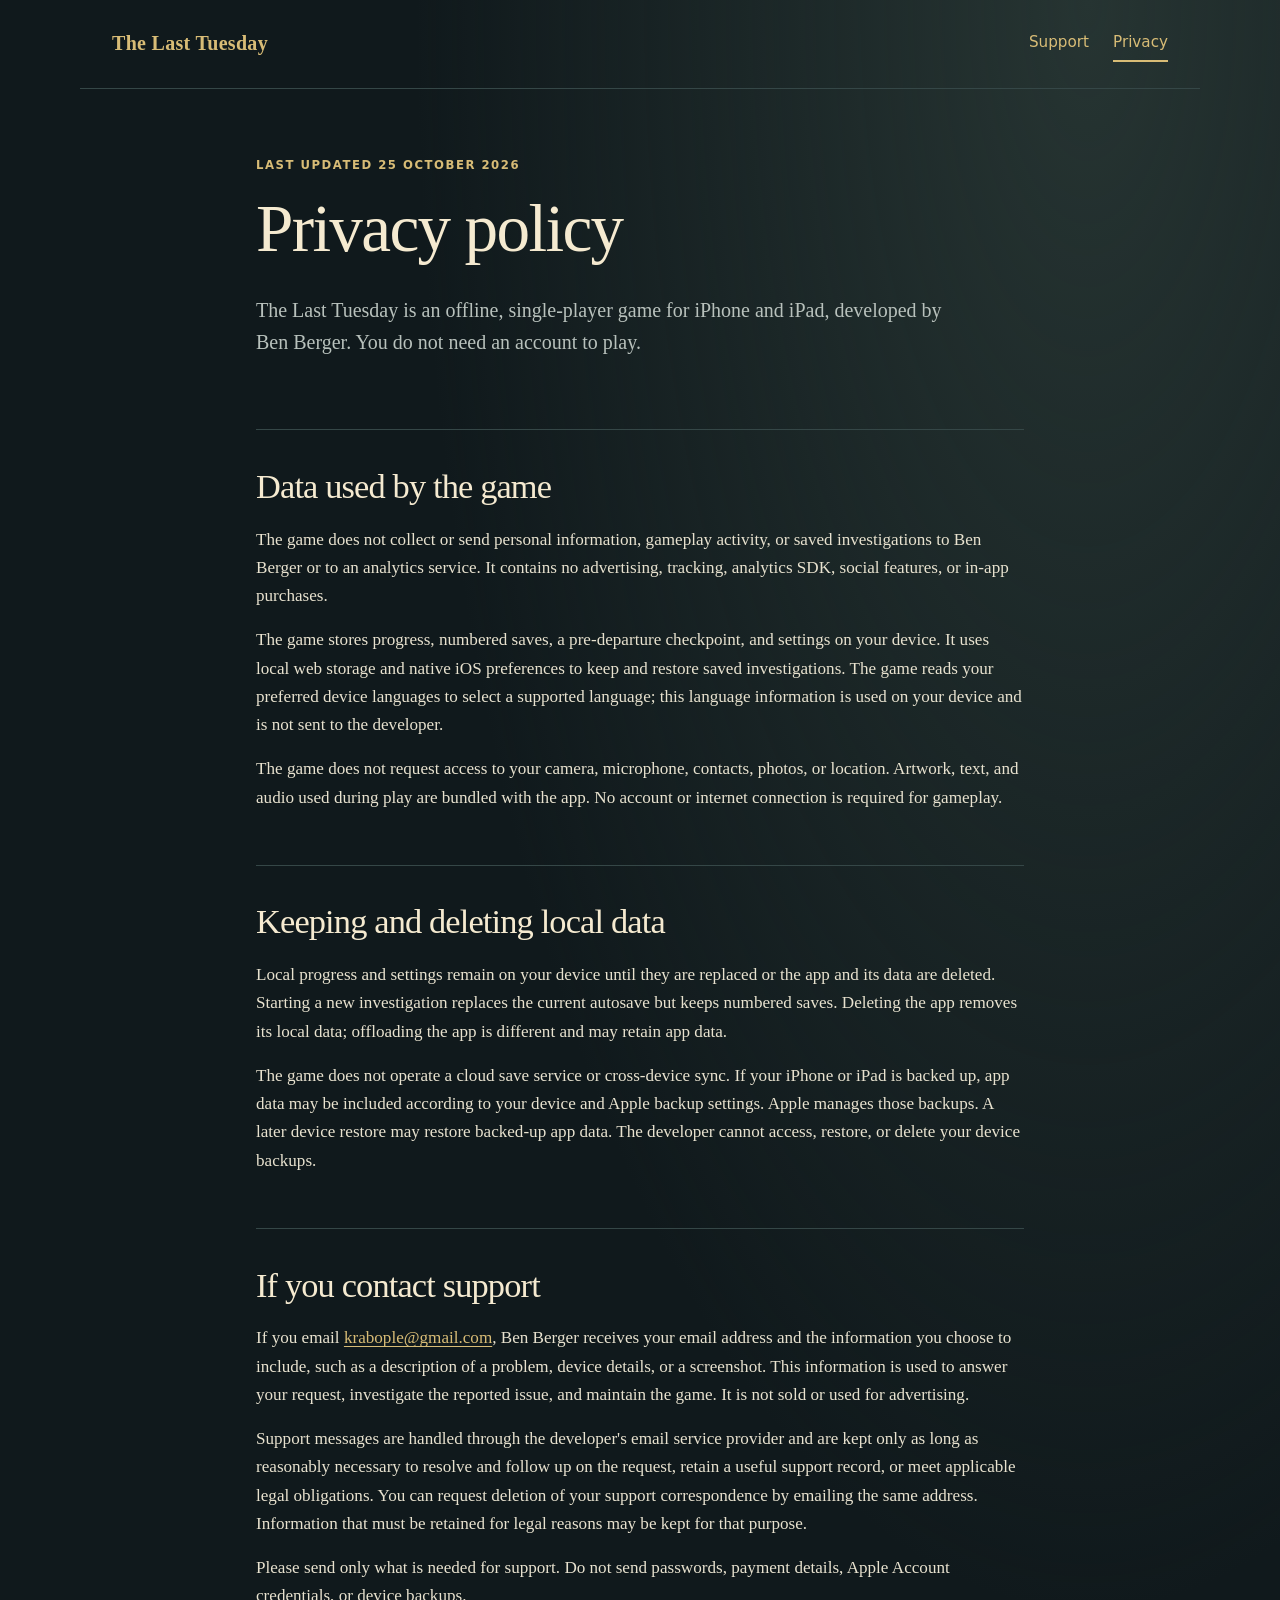
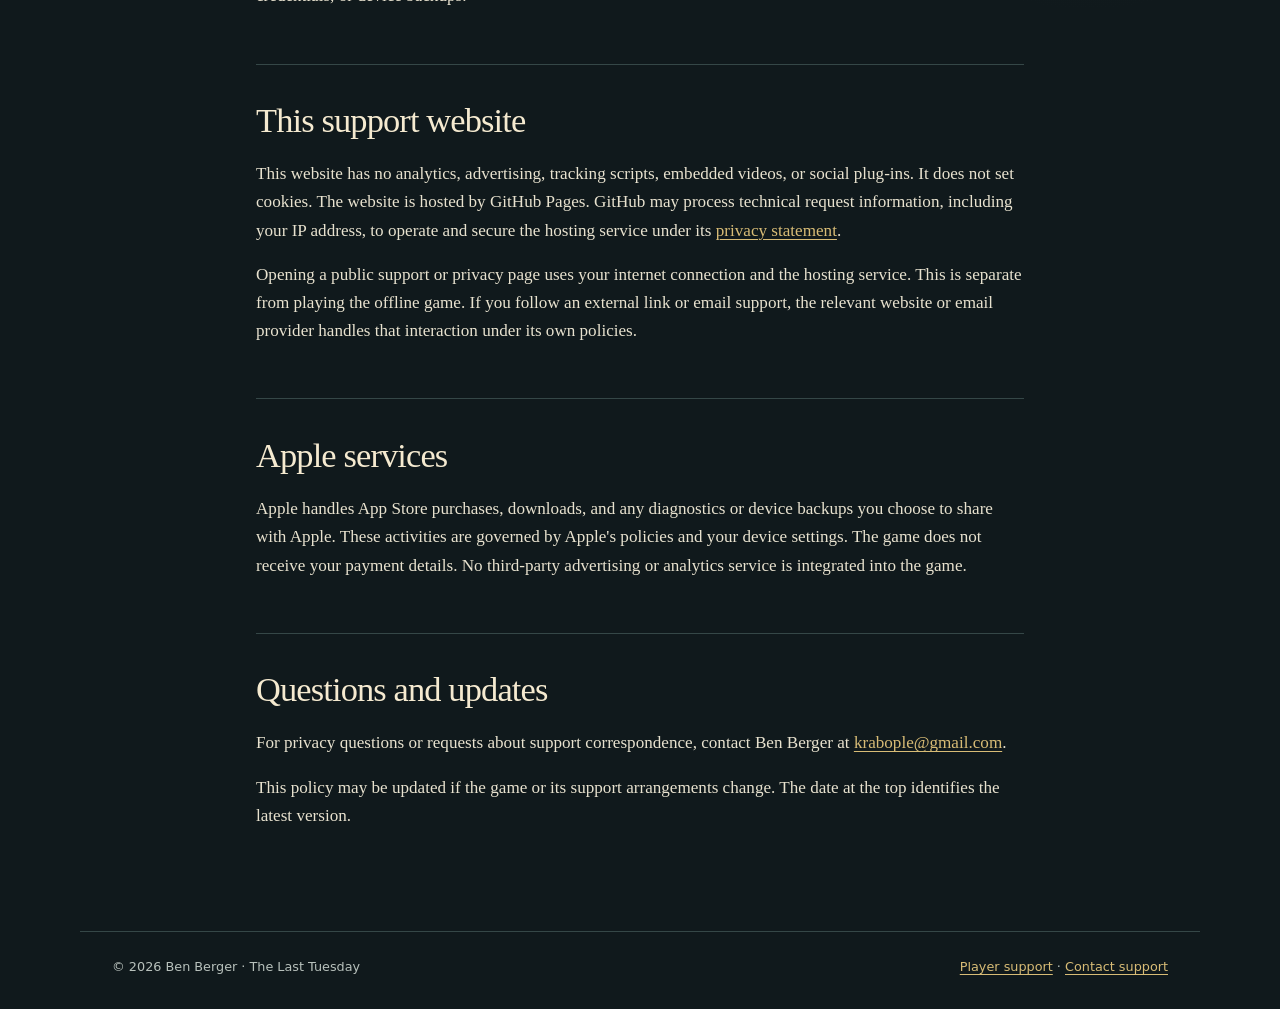
==== privacy.html @ 6f0f7642 "Publish The Last Tuesday support and privacy pages" ====
<!doctype html>
<html lang="en">
<head>
  <meta charset="utf-8">
  <meta name="viewport" content="width=device-width, initial-scale=1">
  <meta name="description" content="Privacy policy for The Last Tuesday for iPhone and iPad.">
  <meta name="color-scheme" content="dark">
  <title>The Last Tuesday — Privacy policy</title>
  <link rel="stylesheet" href="style.css">
</head>
<body>
  <a class="skip" href="#main">Skip to content</a>
  <header class="site-header">
    <a class="brand" href="index.html">The Last Tuesday</a>
    <nav aria-label="Main navigation"><a href="index.html">Support</a><a href="privacy.html" aria-current="page">Privacy</a></nav>
  </header>
  <main id="main">
    <section class="intro">
      <p class="eyebrow">Last updated 25 October 2026</p>
      <h1>Privacy policy</h1>
      <p class="lead">The Last Tuesday is an offline, single-player game for iPhone and iPad, developed by Ben Berger. You do not need an account to play.</p>
    </section>

    <section aria-labelledby="game-data">
      <h2 id="game-data">Data used by the game</h2>
      <p>The game does not collect or send personal information, gameplay activity, or saved investigations to Ben Berger or to an analytics service. It contains no advertising, tracking, analytics SDK, social features, or in-app purchases.</p>
      <p>The game stores progress, numbered saves, a pre-departure checkpoint, and settings on your device. It uses local web storage and native iOS preferences to keep and restore saved investigations. The game reads your preferred device languages to select a supported language; this language information is used on your device and is not sent to the developer.</p>
      <p>The game does not request access to your camera, microphone, contacts, photos, or location. Artwork, text, and audio used during play are bundled with the app. No account or internet connection is required for gameplay.</p>
    </section>

    <section aria-labelledby="retention">
      <h2 id="retention">Keeping and deleting local data</h2>
      <p>Local progress and settings remain on your device until they are replaced or the app and its data are deleted. Starting a new investigation replaces the current autosave but keeps numbered saves. Deleting the app removes its local data; offloading the app is different and may retain app data.</p>
      <p>The game does not operate a cloud save service or cross-device sync. If your iPhone or iPad is backed up, app data may be included according to your device and Apple backup settings. Apple manages those backups. A later device restore may restore backed-up app data. The developer cannot access, restore, or delete your device backups.</p>
    </section>

    <section aria-labelledby="support-email">
      <h2 id="support-email">If you contact support</h2>
      <p>If you email <a href="mailto:krabople@gmail.com">krabople@gmail.com</a>, Ben Berger receives your email address and the information you choose to include, such as a description of a problem, device details, or a screenshot. This information is used to answer your request, investigate the reported issue, and maintain the game. It is not sold or used for advertising.</p>
      <p>Support messages are handled through the developer's email service provider and are kept only as long as reasonably necessary to resolve and follow up on the request, retain a useful support record, or meet applicable legal obligations. You can request deletion of your support correspondence by emailing the same address. Information that must be retained for legal reasons may be kept for that purpose.</p>
      <p>Please send only what is needed for support. Do not send passwords, payment details, Apple Account credentials, or device backups.</p>
    </section>

    <section aria-labelledby="website">
      <h2 id="website">This support website</h2>
      <p>This website has no analytics, advertising, tracking scripts, embedded videos, or social plug-ins. It does not set cookies. The website is hosted by GitHub Pages. GitHub may process technical request information, including your IP address, to operate and secure the hosting service under its <a href="https://docs.github.com/en/site-policy/privacy-policies/github-general-privacy-statement">privacy statement</a>.</p>
      <p>Opening a public support or privacy page uses your internet connection and the hosting service. This is separate from playing the offline game. If you follow an external link or email support, the relevant website or email provider handles that interaction under its own policies.</p>
    </section>

    <section aria-labelledby="apple">
      <h2 id="apple">Apple services</h2>
      <p>Apple handles App Store purchases, downloads, and any diagnostics or device backups you choose to share with Apple. These activities are governed by Apple's policies and your device settings. The game does not receive your payment details. No third-party advertising or analytics service is integrated into the game.</p>
    </section>

    <section aria-labelledby="contact">
      <h2 id="contact">Questions and updates</h2>
      <p>For privacy questions or requests about support correspondence, contact Ben Berger at <a href="mailto:krabople@gmail.com">krabople@gmail.com</a>.</p>
      <p>This policy may be updated if the game or its support arrangements change. The date at the top identifies the latest version.</p>
    </section>
  </main>
  <footer><p>© 2026 Ben Berger · The Last Tuesday</p><p><a href="index.html">Player support</a> · <a href="mailto:krabople@gmail.com">Contact support</a></p></footer>
</body>
</html>
---- style.css ----
:root{color-scheme:dark;font-family:Georgia,'Times New Roman',serif;background:#10191c;color:#e8e2cf;font-synthesis:none;--gold:#d8bc76;--muted:#b8c1bc;--border:#354747;--panel:#18272a}
*{box-sizing:border-box}
body{margin:0;background:radial-gradient(ellipse at 85% 0,#263432 0,transparent 42rem),#10191c;line-height:1.65}
a{color:var(--gold);text-underline-offset:.2em;text-decoration-thickness:1px}
a:hover{color:#fff0be}
a:focus-visible{outline:3px solid var(--gold);outline-offset:5px;border-radius:2px}
.skip{position:absolute;left:1rem;top:-5rem;z-index:2;padding:.5rem 1rem;background:#10191c}
.skip:focus{top:1rem}
.site-header{max-width:70rem;margin:auto;padding:1.6rem 2rem;display:flex;align-items:center;justify-content:space-between;gap:1.5rem;border-bottom:1px solid var(--border)}
.brand{font-size:1.25rem;font-weight:bold;text-decoration:none;letter-spacing:.015em}
nav{display:flex;gap:1.5rem;font-family:system-ui,sans-serif;font-size:.95rem}
nav a{text-decoration:none;padding:.3rem 0}
nav a[aria-current]{border-bottom:2px solid var(--gold)}
main{max-width:52rem;margin:auto;padding:0 2rem 3rem}
section{padding:2.3rem 0;border-top:1px solid var(--border)}
.intro{border-top:0;padding:4.2rem 0 3.4rem}
.eyebrow{font-family:system-ui,sans-serif;font-size:.73rem;font-weight:650;letter-spacing:.13em;text-transform:uppercase;color:var(--gold);margin:0 0 1rem}
h1,h2{font-weight:normal;line-height:1.13;color:#f5ead0;letter-spacing:-.025em}
h1{font-size:clamp(2.5rem,6vw,4.2rem);margin:0 0 1.7rem}
h2{font-size:clamp(1.75rem,4vw,2.15rem);margin:0 0 1.25rem}
p,dd,li{font-size:1.07rem}
p{margin:1rem 0}
.lead{font-size:1.25rem;line-height:1.6;color:var(--muted);max-width:43rem}
.contact{display:inline-block;margin-top:1rem;padding:.75rem 1.2rem;border:1px solid #9f8754;background:#263130;color:#f6e6bb;text-decoration:none;font-family:system-ui,sans-serif;font-size:1rem;border-radius:3px}
.contact span{padding-left:1rem}
.contact-address{font-family:system-ui,sans-serif;font-size:.9rem;margin:.7rem 0 0}
.contact-address a{color:var(--muted)}
.help-list{margin:0}
.help-list>div{display:grid;grid-template-columns:9.5rem 1fr;gap:1.3rem;padding:1.15rem 0;border-bottom:1px solid #2b3b3d}
.help-list>div:last-child{border:0;padding-bottom:0}
dt{font-weight:bold;color:var(--gold)}
dd{margin:0}
.note{background:var(--panel);border-left:3px solid var(--gold);padding:1rem 1.2rem;margin-top:1.5rem}
ul{padding-left:1.3rem}
li{padding:.25rem 0}
footer{max-width:70rem;margin:auto;padding:1.5rem 2rem 2rem;border-top:1px solid var(--border);display:flex;justify-content:space-between;gap:1rem;color:var(--muted);font-family:system-ui,sans-serif}
footer p{font-size:.8rem;margin:0}
@media(max-width:560px){.site-header{padding:1.2rem;align-items:flex-start;flex-direction:column;gap:.7rem}main{padding:0 1.2rem 2rem}.intro{padding:2.8rem 0 2.3rem}.help-list>div{grid-template-columns:1fr;gap:.3rem}footer{padding:1.4rem 1.2rem;flex-direction:column;gap:.5rem}section{padding:1.8rem 0}p,dd,li{font-size:1rem}}
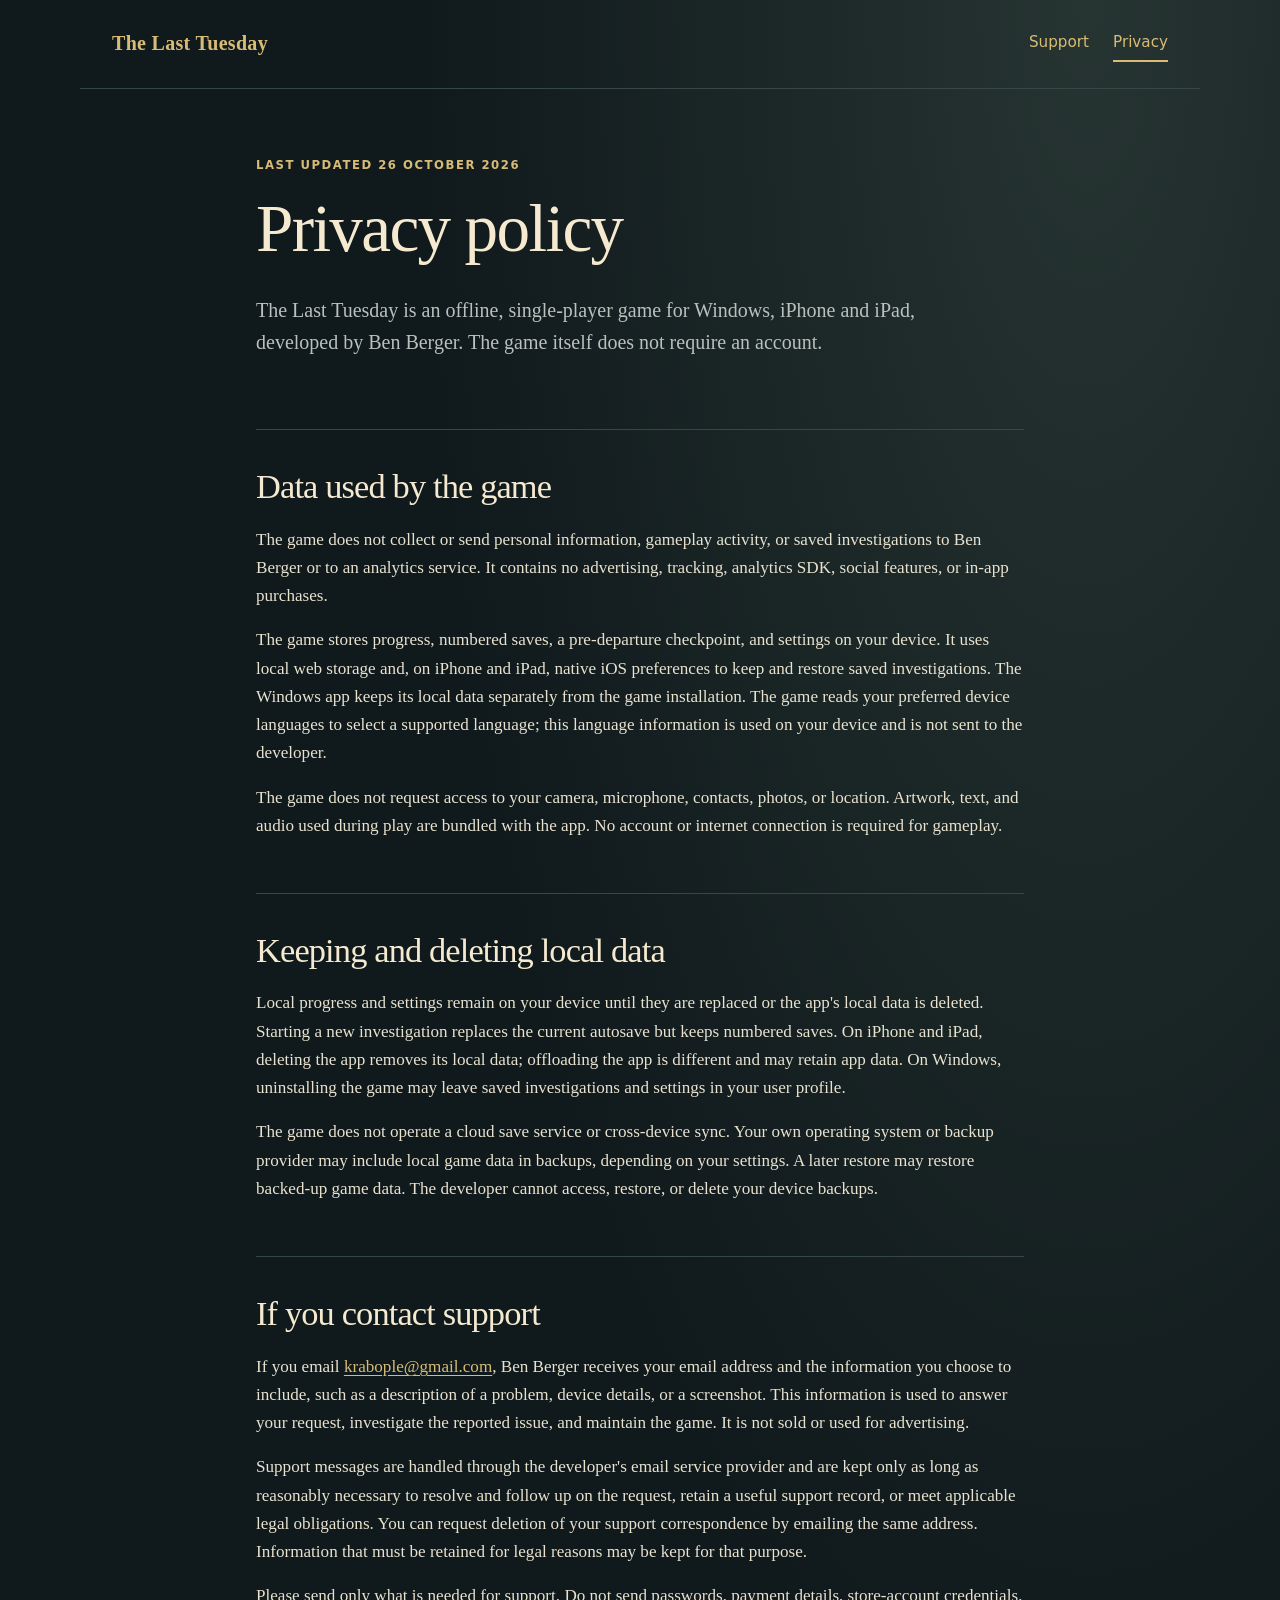
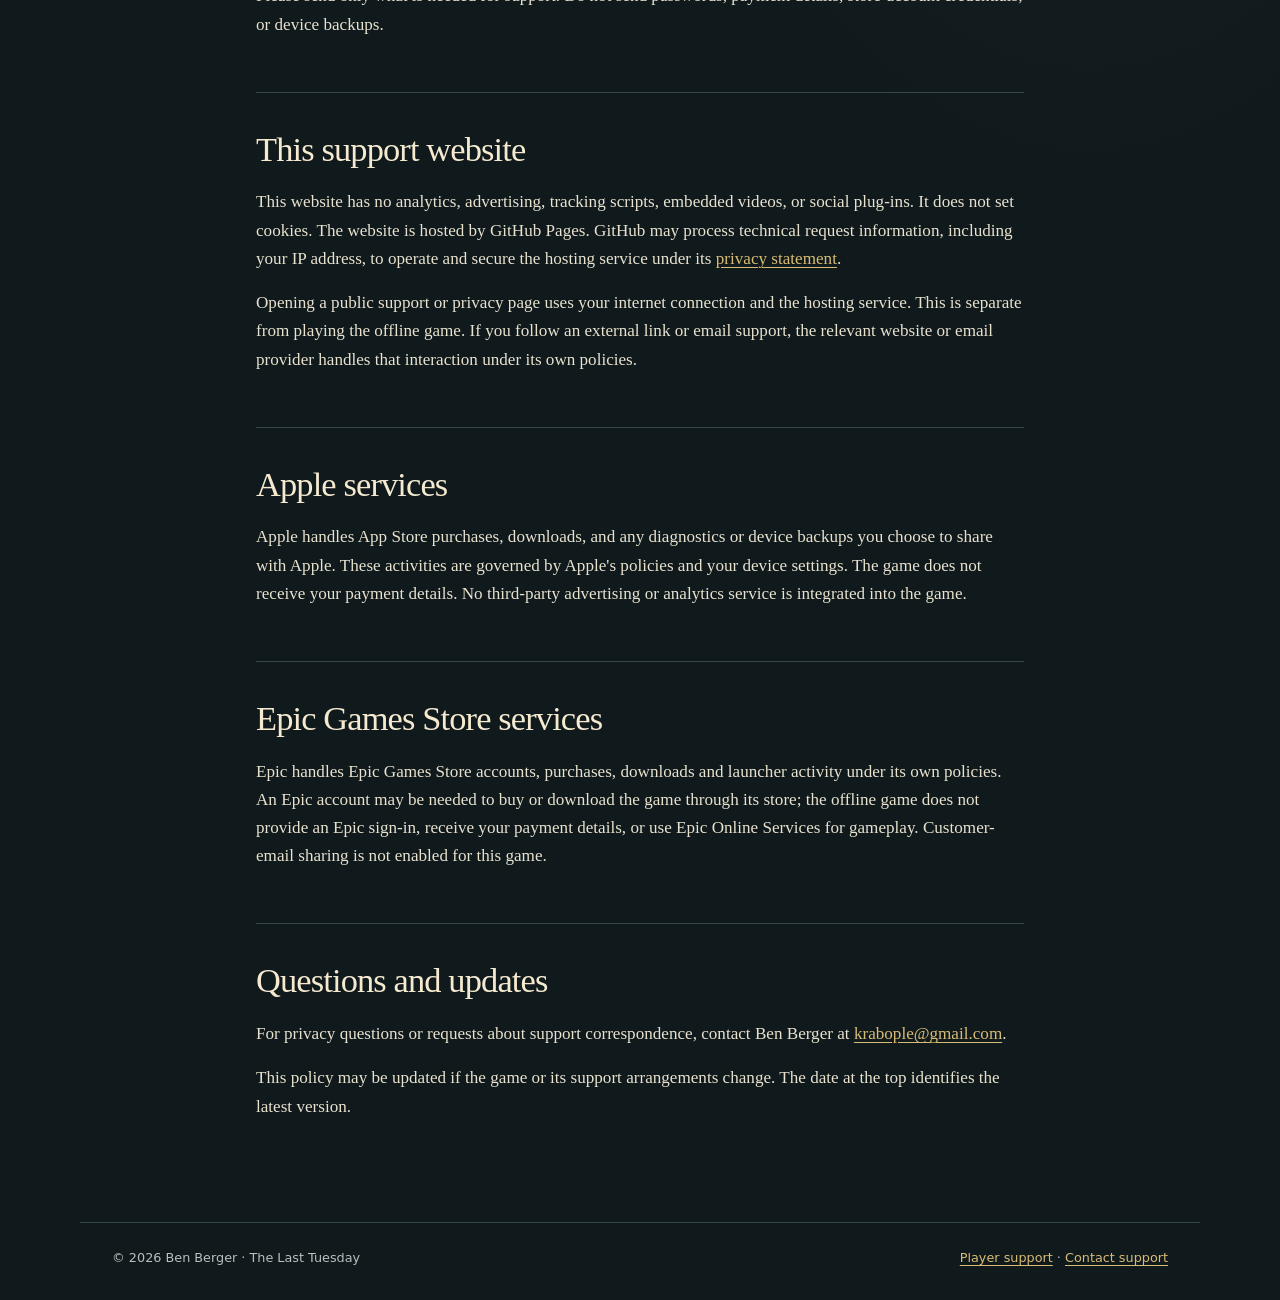
==== commit c8b11ace: "Add Windows support and privacy information" ====
--- a/privacy.html
+++ b/privacy.html
@@ -3,7 +3,7 @@
 <head>
   <meta charset="utf-8">
   <meta name="viewport" content="width=device-width, initial-scale=1">
-  <meta name="description" content="Privacy policy for The Last Tuesday for iPhone and iPad.">
+  <meta name="description" content="Privacy policy for The Last Tuesday for Windows, iPhone and iPad.">
   <meta name="color-scheme" content="dark">
   <title>The Last Tuesday — Privacy policy</title>
   <link rel="stylesheet" href="style.css">
@@ -16,29 +16,29 @@
   </header>
   <main id="main">
     <section class="intro">
-      <p class="eyebrow">Last updated 25 October 2026</p>
+      <p class="eyebrow">Last updated 26 October 2026</p>
       <h1>Privacy policy</h1>
-      <p class="lead">The Last Tuesday is an offline, single-player game for iPhone and iPad, developed by Ben Berger. You do not need an account to play.</p>
+      <p class="lead">The Last Tuesday is an offline, single-player game for Windows, iPhone and iPad, developed by Ben Berger. The game itself does not require an account.</p>
     </section>
 
     <section aria-labelledby="game-data">
       <h2 id="game-data">Data used by the game</h2>
       <p>The game does not collect or send personal information, gameplay activity, or saved investigations to Ben Berger or to an analytics service. It contains no advertising, tracking, analytics SDK, social features, or in-app purchases.</p>
-      <p>The game stores progress, numbered saves, a pre-departure checkpoint, and settings on your device. It uses local web storage and native iOS preferences to keep and restore saved investigations. The game reads your preferred device languages to select a supported language; this language information is used on your device and is not sent to the developer.</p>
+      <p>The game stores progress, numbered saves, a pre-departure checkpoint, and settings on your device. It uses local web storage and, on iPhone and iPad, native iOS preferences to keep and restore saved investigations. The Windows app keeps its local data separately from the game installation. The game reads your preferred device languages to select a supported language; this language information is used on your device and is not sent to the developer.</p>
       <p>The game does not request access to your camera, microphone, contacts, photos, or location. Artwork, text, and audio used during play are bundled with the app. No account or internet connection is required for gameplay.</p>
     </section>
 
     <section aria-labelledby="retention">
       <h2 id="retention">Keeping and deleting local data</h2>
-      <p>Local progress and settings remain on your device until they are replaced or the app and its data are deleted. Starting a new investigation replaces the current autosave but keeps numbered saves. Deleting the app removes its local data; offloading the app is different and may retain app data.</p>
-      <p>The game does not operate a cloud save service or cross-device sync. If your iPhone or iPad is backed up, app data may be included according to your device and Apple backup settings. Apple manages those backups. A later device restore may restore backed-up app data. The developer cannot access, restore, or delete your device backups.</p>
+      <p>Local progress and settings remain on your device until they are replaced or the app's local data is deleted. Starting a new investigation replaces the current autosave but keeps numbered saves. On iPhone and iPad, deleting the app removes its local data; offloading the app is different and may retain app data. On Windows, uninstalling the game may leave saved investigations and settings in your user profile.</p>
+      <p>The game does not operate a cloud save service or cross-device sync. Your own operating system or backup provider may include local game data in backups, depending on your settings. A later restore may restore backed-up game data. The developer cannot access, restore, or delete your device backups.</p>
     </section>
 
     <section aria-labelledby="support-email">
       <h2 id="support-email">If you contact support</h2>
       <p>If you email <a href="mailto:krabople@gmail.com">krabople@gmail.com</a>, Ben Berger receives your email address and the information you choose to include, such as a description of a problem, device details, or a screenshot. This information is used to answer your request, investigate the reported issue, and maintain the game. It is not sold or used for advertising.</p>
       <p>Support messages are handled through the developer's email service provider and are kept only as long as reasonably necessary to resolve and follow up on the request, retain a useful support record, or meet applicable legal obligations. You can request deletion of your support correspondence by emailing the same address. Information that must be retained for legal reasons may be kept for that purpose.</p>
-      <p>Please send only what is needed for support. Do not send passwords, payment details, Apple Account credentials, or device backups.</p>
+      <p>Please send only what is needed for support. Do not send passwords, payment details, store-account credentials, or device backups.</p>
     </section>
 
     <section aria-labelledby="website">
@@ -52,6 +52,11 @@
       <p>Apple handles App Store purchases, downloads, and any diagnostics or device backups you choose to share with Apple. These activities are governed by Apple's policies and your device settings. The game does not receive your payment details. No third-party advertising or analytics service is integrated into the game.</p>
     </section>
 
+    <section aria-labelledby="epic">
+      <h2 id="epic">Epic Games Store services</h2>
+      <p>Epic handles Epic Games Store accounts, purchases, downloads and launcher activity under its own policies. An Epic account may be needed to buy or download the game through its store; the offline game does not provide an Epic sign-in, receive your payment details, or use Epic Online Services for gameplay. Customer-email sharing is not enabled for this game.</p>
+    </section>
+
     <section aria-labelledby="contact">
       <h2 id="contact">Questions and updates</h2>
       <p>For privacy questions or requests about support correspondence, contact Ben Berger at <a href="mailto:krabople@gmail.com">krabople@gmail.com</a>.</p>
